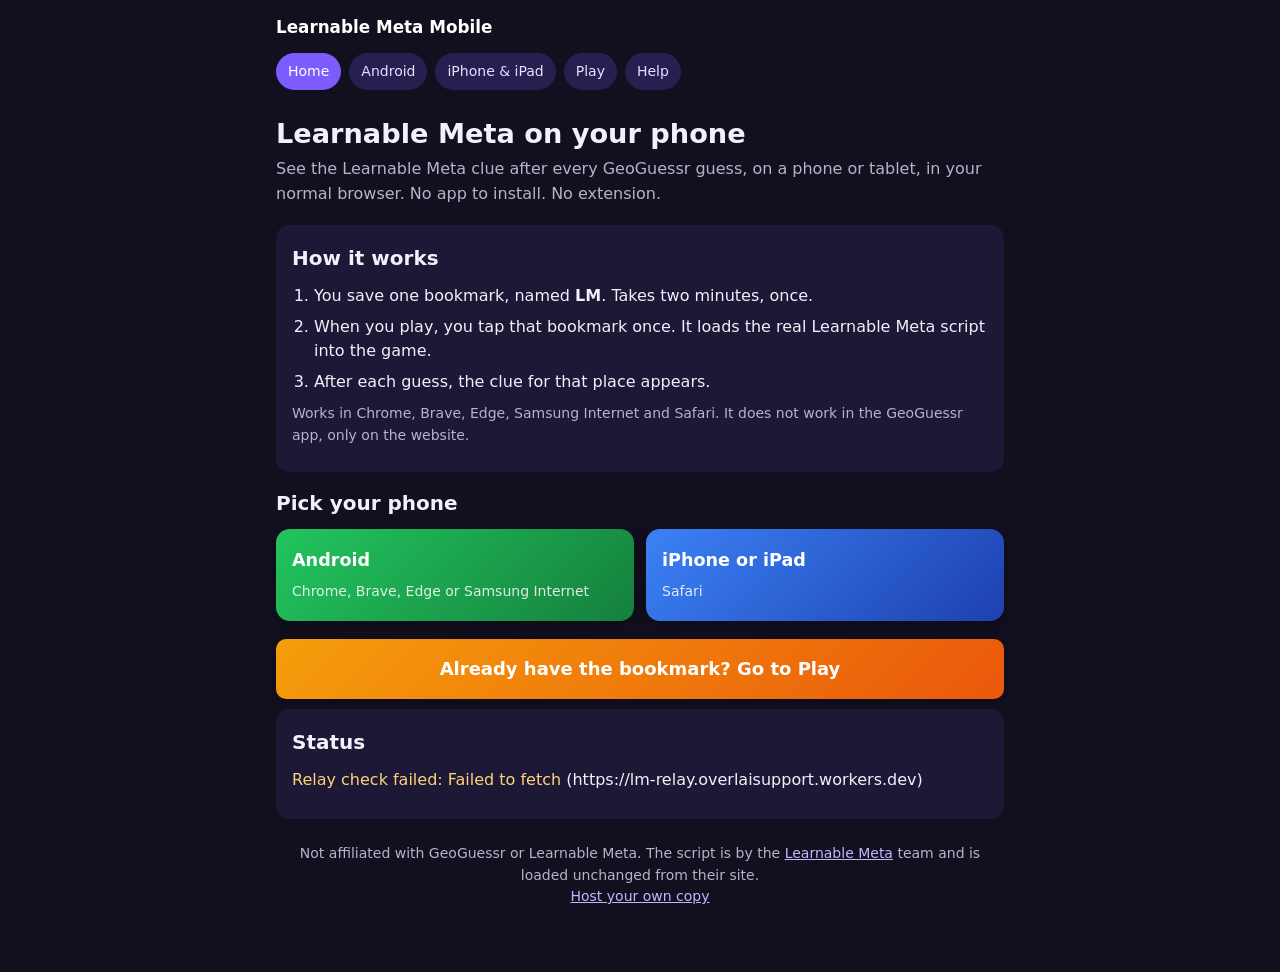
==== docs/index.html @ 5820bb9e "Guide: solid colour cards and buttons, no outlines" ====
<!doctype html>
<html lang="en">
<head>
<meta charset="utf-8">
<meta name="viewport" content="width=device-width, initial-scale=1">
<title>Learnable Meta Mobile</title>
<meta name="description" content="See the Learnable Meta clue after every GeoGuessr guess on your phone or tablet, in your normal browser. No app, no extension.">
<link rel="icon" href="favicon.svg">
<link rel="stylesheet" href="style.css">
</head>
<body>
<header class="top">
  <a class="brand" href="index.html">Learnable Meta Mobile</a>
  <nav class="menu">
    <a href="index.html">Home</a>
    <a href="android.html">Android</a>
    <a href="iphone.html">iPhone &amp; iPad</a>
    <a href="play.html">Play</a>
    <a href="help.html">Help</a>
  </nav>
</header>
<main>
  <h1>Learnable Meta on your phone</h1>
  <p class="sub">See the Learnable Meta clue after every GeoGuessr guess, on a phone or tablet, in your normal browser. No app to install. No extension.</p>

  <section>
    <h2>How it works</h2>
    <ol>
      <li>You save one bookmark, named <b>LM</b>. Takes two minutes, once.</li>
      <li>When you play, you tap that bookmark once. It loads the real Learnable Meta script into the game.</li>
      <li>After each guess, the clue for that place appears.</li>
    </ol>
    <p class="hint">Works in Chrome, Brave, Edge, Samsung Internet and Safari. It does not work in the GeoGuessr app, only on the website.</p>
  </section>

  <h2>Pick your phone</h2>
  <div class="cards">
    <a class="card android" href="android.html"><b>Android</b><span>Chrome, Brave, Edge or Samsung Internet</span></a>
    <a class="card iphone" href="iphone.html"><b>iPhone or iPad</b><span>Safari</span></a>
  </div>

  <p class="next"><a class="btn big play" href="play.html">Already have the bookmark? Go to Play</a></p>

  <section>
    <h2>Status</h2>
    <p data-relay-status>Checking...</p>
  </section>

  <footer>
    Not affiliated with GeoGuessr or Learnable Meta. The script is by the <a href="https://learnablemeta.com" target="_blank" rel="noopener">Learnable Meta</a> team and is loaded unchanged from their site.
    <br><a href="host.html">Host your own copy</a>
  </footer>
</main>
<script src="config.js"></script>
<script src="site.js"></script>
</body>
</html>
---- docs/style.css ----
:root {
  color-scheme: dark;
  --bg: #12101f;
  --panel: #1c1836;
  --panel-2: #262050;
  --text: #f2f0fa;
  --muted: #b7b2cc;
  --purple: #7c5cff;
  --blue: #3b82f6;
  --green: #22c55e;
  --orange: #f59e0b;
  --pink: #ec4899;
  --teal: #14b8a6;
}
* { box-sizing: border-box; }
body { margin: 0; font: 16px/1.55 system-ui, -apple-system, "Segoe UI", Roboto, sans-serif; background: var(--bg); color: var(--text); }
main { max-width: 760px; margin: 0 auto; padding: 16px 16px 64px; }
header.top { max-width: 760px; margin: 0 auto; padding: 14px 16px 0; }
header.top a.brand { color: #fff; text-decoration: none; font-weight: 800; font-size: 1.05rem; }
nav.menu { display: flex; flex-wrap: wrap; gap: 8px; margin: 12px 0 4px; }
nav.menu a { background: var(--panel-2); color: #e6e0ff; padding: 8px 12px; border-radius: 999px; text-decoration: none; font-size: 14px; }
nav.menu a.current { background: var(--purple); color: #fff; }
h1 { font-size: 1.7rem; margin: 8px 0 6px; line-height: 1.2; }
h2 { font-size: 1.25rem; margin: 0 0 10px; }
h3 { font-size: 1.05rem; margin: 18px 0 6px; }
p { margin: 8px 0; }
.sub { color: var(--muted); margin: 0 0 18px; }
section { background: var(--panel); border-radius: 14px; padding: 18px 16px; margin: 0 0 16px; }
ol, ul { padding-left: 22px; margin: 8px 0; }
li { margin: 6px 0; }
a { color: #c4b5ff; }
.btn { display: inline-block; padding: 12px 18px; border-radius: 10px; background: var(--purple); color: #fff; font-weight: 700; text-decoration: none; border: 0; font-size: 16px; cursor: pointer; box-shadow: 0 3px 10px rgba(0, 0, 0, .35); }
.btn.secondary { background: var(--blue); }
.btn.play { background: linear-gradient(135deg, #f59e0b, #ea580c); }
.btn.help { background: linear-gradient(135deg, #14b8a6, #0e7490); }
.btn.big { display: block; text-align: center; padding: 16px; font-size: 18px; margin: 10px 0; }
.drag { cursor: grab; }
code, textarea, pre { font-family: ui-monospace, Menlo, Consolas, monospace; font-size: 13px; }
code { background: #0f0d1c; padding: 1px 5px; border-radius: 4px; }
textarea { width: 100%; min-height: 84px; margin-top: 8px; background: #0f0d1c; color: #dcd8f0; border: 0; border-radius: 8px; padding: 8px; }
.ok { color: #8ef0b0; }
.warn { color: #ffd27a; }
.hint { color: var(--muted); font-size: 14px; }
details summary { cursor: pointer; font-weight: 600; }
.tag { display: inline-block; font-size: 12px; font-weight: 700; padding: 2px 8px; border-radius: 999px; background: var(--panel-2); color: #e6e0ff; vertical-align: middle; margin-left: 6px; }

/* step-by-step blocks */
.step { display: grid; grid-template-columns: 44px 1fr; gap: 12px; padding: 14px 0; border-top: 1px solid var(--panel-2); }
.step:first-of-type { border-top: 0; }
.step .num { width: 36px; height: 36px; border-radius: 50%; background: var(--purple); color: #fff; font-weight: 800; display: flex; align-items: center; justify-content: center; }
.step:nth-of-type(2) .num { background: var(--blue); }
.step:nth-of-type(3) .num { background: var(--green); }
.step:nth-of-type(4) .num { background: var(--orange); }
.step:nth-of-type(5) .num { background: var(--pink); }
.step h3 { margin: 6px 0 4px; }
.step p { margin: 4px 0; }
.step figure { margin: 10px 0 0; }
figure img { display: block; max-width: 100%; height: auto; border-radius: 10px; background: #0f0d1c; box-shadow: 0 3px 14px rgba(0, 0, 0, .45); }
figure.phone img { max-width: 280px; }
figure.wide img { width: 100%; }
figcaption { color: var(--muted); font-size: 13px; margin-top: 6px; }
.row { display: flex; flex-wrap: wrap; gap: 16px; align-items: flex-start; }
.row figure { flex: 1 1 240px; margin: 10px 0 0; }
.placeholder { max-width: 280px; min-height: 120px; border-radius: 10px; padding: 14px; color: #fff; font-size: 14px; background: linear-gradient(135deg, #3b3170, #2a2550); }
.placeholder b { color: #ffd27a; }

/* device cards */
.cards { display: grid; grid-template-columns: repeat(auto-fit, minmax(200px, 1fr)); gap: 12px; }
.card { display: block; border-radius: 14px; padding: 18px 16px; text-decoration: none; color: #fff; background: linear-gradient(135deg, #7c5cff, #4c2fd6); box-shadow: 0 4px 14px rgba(0, 0, 0, .35); }
.card.android { background: linear-gradient(135deg, #22c55e, #15803d); }
.card.iphone { background: linear-gradient(135deg, #3b82f6, #1e40af); }
.card:hover { filter: brightness(1.08); }
.card b { display: block; font-size: 1.1rem; margin-bottom: 4px; }
.card span { color: rgba(255, 255, 255, .85); font-size: 14px; }
.next { margin-top: 18px; }
footer { color: var(--muted); font-size: 14px; text-align: center; margin-top: 24px; }
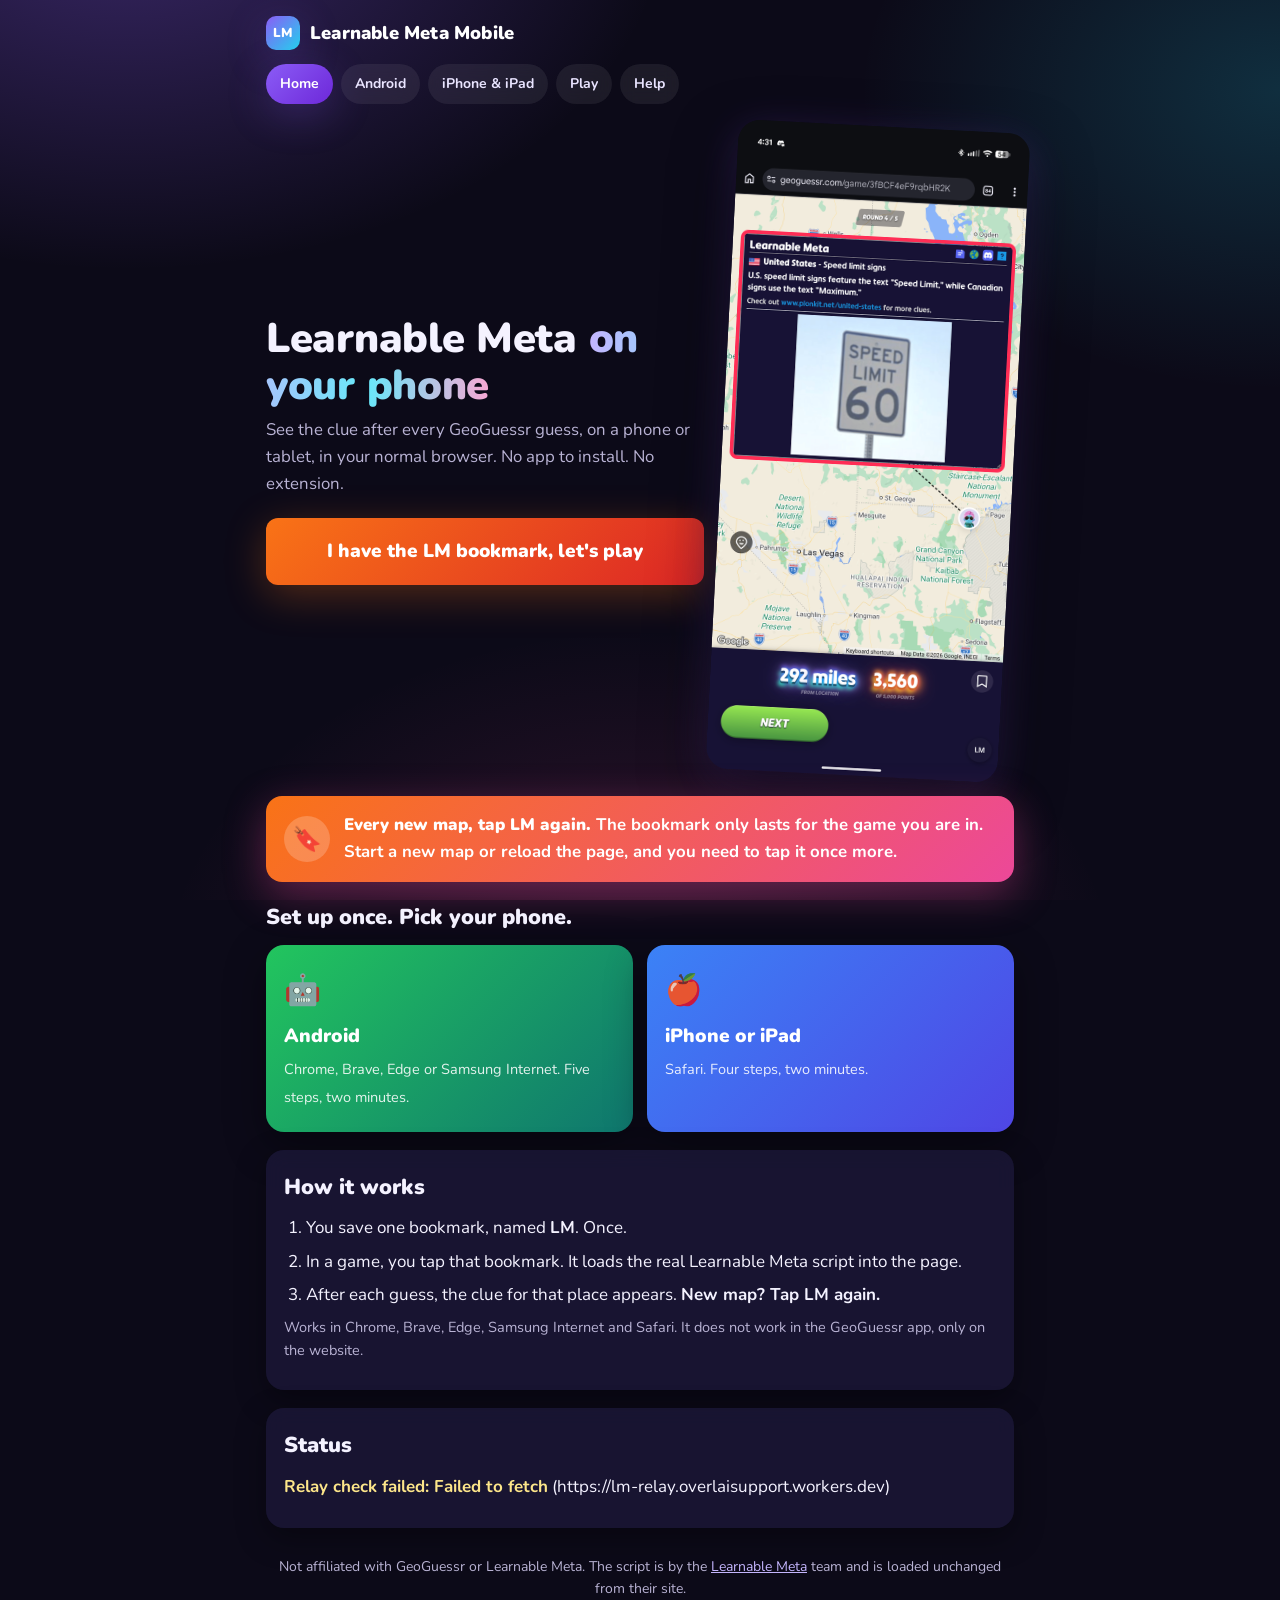
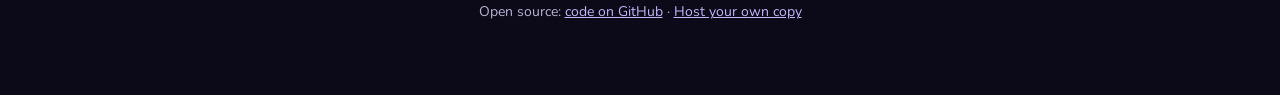
==== commit d37411f3: "Release 1.0.0: new look, map-switch reminder, open-source link, MIT licence" ====
--- a/docs/index.html
+++ b/docs/index.html
@@ -20,26 +20,35 @@
   </nav>
 </header>
 <main>
-  <h1>Learnable Meta on your phone</h1>
-  <p class="sub">See the Learnable Meta clue after every GeoGuessr guess, on a phone or tablet, in your normal browser. No app to install. No extension.</p>
+  <div class="hero">
+    <div>
+      <h1>Learnable Meta <span class="grad">on your phone</span></h1>
+      <p class="sub">See the clue after every GeoGuessr guess, on a phone or tablet, in your normal browser. No app to install. No extension.</p>
+      <a class="btn big play" href="play.html">I have the LM bookmark, let's play</a>
+    </div>
+    <img src="img/phone-meta-window.png" alt="A phone showing the GeoGuessr result screen with the Learnable Meta clue window" loading="eager">
+  </div>
 
-  <section>
+  <div class="remember">
+    <div class="icon">🔖</div>
+    <div><b>Every new map, tap LM again.</b> The bookmark only lasts for the game you are in. Start a new map or reload the page, and you need to tap it once more.</div>
+  </div>
+
+  <h2>Set up once. Pick your phone.</h2>
+  <div class="cards">
+    <a class="card android" href="android.html"><span class="big-icon">🤖</span><b>Android</b><span>Chrome, Brave, Edge or Samsung Internet. Five steps, two minutes.</span></a>
+    <a class="card iphone" href="iphone.html"><span class="big-icon">🍎</span><b>iPhone or iPad</b><span>Safari. Four steps, two minutes.</span></a>
+  </div>
+
+  <section style="margin-top:18px">
     <h2>How it works</h2>
     <ol>
-      <li>You save one bookmark, named <b>LM</b>. Takes two minutes, once.</li>
-      <li>When you play, you tap that bookmark once. It loads the real Learnable Meta script into the game.</li>
-      <li>After each guess, the clue for that place appears.</li>
+      <li>You save one bookmark, named <b>LM</b>. Once.</li>
+      <li>In a game, you tap that bookmark. It loads the real Learnable Meta script into the page.</li>
+      <li>After each guess, the clue for that place appears. <b>New map? Tap LM again.</b></li>
     </ol>
     <p class="hint">Works in Chrome, Brave, Edge, Samsung Internet and Safari. It does not work in the GeoGuessr app, only on the website.</p>
   </section>
-
-  <h2>Pick your phone</h2>
-  <div class="cards">
-    <a class="card android" href="android.html"><b>Android</b><span>Chrome, Brave, Edge or Samsung Internet</span></a>
-    <a class="card iphone" href="iphone.html"><b>iPhone or iPad</b><span>Safari</span></a>
-  </div>
-
-  <p class="next"><a class="btn big play" href="play.html">Already have the bookmark? Go to Play</a></p>
 
   <section>
     <h2>Status</h2>
@@ -48,7 +57,7 @@
 
   <footer>
     Not affiliated with GeoGuessr or Learnable Meta. The script is by the <a href="https://learnablemeta.com" target="_blank" rel="noopener">Learnable Meta</a> team and is loaded unchanged from their site.
-    <br><a href="host.html">Host your own copy</a>
+    <br><span data-repo-only>Open source: <a data-repo href="#" target="_blank" rel="noopener">code on GitHub</a> · </span><a href="host.html">Host your own copy</a>
   </footer>
 </main>
 <script src="config.js"></script>
--- a/docs/style.css
+++ b/docs/style.css
@@ -1,76 +1,141 @@
+@import url('https://fonts.googleapis.com/css2?family=Nunito:wght@500;700;900&display=swap');
+
 :root {
   color-scheme: dark;
-  --bg: #12101f;
-  --panel: #1c1836;
-  --panel-2: #262050;
-  --text: #f2f0fa;
-  --muted: #b7b2cc;
-  --purple: #7c5cff;
+  --bg: #0c0a18;
+  --panel: rgba(30, 25, 60, .72);
+  --panel-2: #2a2352;
+  --text: #f4f2ff;
+  --muted: #b9b3d4;
+  --purple: #8b5cf6;
+  --violet: #6d28d9;
   --blue: #3b82f6;
+  --cyan: #22d3ee;
   --green: #22c55e;
-  --orange: #f59e0b;
+  --orange: #f97316;
   --pink: #ec4899;
   --teal: #14b8a6;
+  --glow: 0 10px 40px rgba(139, 92, 246, .25);
 }
 * { box-sizing: border-box; }
-body { margin: 0; font: 16px/1.55 system-ui, -apple-system, "Segoe UI", Roboto, sans-serif; background: var(--bg); color: var(--text); }
-main { max-width: 760px; margin: 0 auto; padding: 16px 16px 64px; }
-header.top { max-width: 760px; margin: 0 auto; padding: 14px 16px 0; }
-header.top a.brand { color: #fff; text-decoration: none; font-weight: 800; font-size: 1.05rem; }
-nav.menu { display: flex; flex-wrap: wrap; gap: 8px; margin: 12px 0 4px; }
-nav.menu a { background: var(--panel-2); color: #e6e0ff; padding: 8px 12px; border-radius: 999px; text-decoration: none; font-size: 14px; }
-nav.menu a.current { background: var(--purple); color: #fff; }
-h1 { font-size: 1.7rem; margin: 8px 0 6px; line-height: 1.2; }
-h2 { font-size: 1.25rem; margin: 0 0 10px; }
-h3 { font-size: 1.05rem; margin: 18px 0 6px; }
+html { scroll-behavior: smooth; }
+body {
+  margin: 0;
+  font: 17px/1.6 "Nunito", system-ui, -apple-system, "Segoe UI", Roboto, sans-serif;
+  color: var(--text);
+  background:
+    radial-gradient(900px 600px at 10% -10%, rgba(139, 92, 246, .35), transparent 60%),
+    radial-gradient(700px 500px at 100% 10%, rgba(34, 211, 238, .18), transparent 60%),
+    radial-gradient(800px 600px at 50% 110%, rgba(236, 72, 153, .18), transparent 60%),
+    var(--bg);
+  background-attachment: fixed;
+}
+main { max-width: 780px; margin: 0 auto; padding: 12px 16px 72px; }
+header.top { max-width: 780px; margin: 0 auto; padding: 16px 16px 0; }
+header.top a.brand {
+  display: inline-flex; align-items: center; gap: 10px;
+  color: #fff; text-decoration: none; font-weight: 900; font-size: 1.15rem; letter-spacing: .2px;
+}
+header.top a.brand::before {
+  content: "LM"; display: inline-flex; align-items: center; justify-content: center;
+  width: 34px; height: 34px; border-radius: 10px; font-size: 13px; font-weight: 900;
+  background: linear-gradient(135deg, var(--purple), var(--cyan)); color: #fff; box-shadow: var(--glow);
+}
+nav.menu { display: flex; flex-wrap: wrap; gap: 8px; margin: 14px 0 4px; }
+nav.menu a {
+  background: rgba(255, 255, 255, .07); color: #e9e4ff; padding: 9px 14px; border-radius: 999px;
+  text-decoration: none; font-size: 14px; font-weight: 700; backdrop-filter: blur(8px);
+  transition: transform .15s ease, background .15s ease;
+}
+nav.menu a:hover { transform: translateY(-1px); background: rgba(255, 255, 255, .14); }
+nav.menu a.current { background: linear-gradient(135deg, var(--purple), var(--violet)); color: #fff; box-shadow: var(--glow); }
+
+h1 { font-size: clamp(1.9rem, 6vw, 2.6rem); margin: 10px 0 8px; line-height: 1.12; font-weight: 900; letter-spacing: -.3px; }
+h1 .grad, .grad {
+  background: linear-gradient(90deg, #c4b5fd, #67e8f9 55%, #f9a8d4); -webkit-background-clip: text; background-clip: text; color: transparent;
+}
+h2 { font-size: 1.35rem; margin: 0 0 10px; font-weight: 900; }
+h3 { font-size: 1.1rem; margin: 18px 0 6px; font-weight: 900; }
 p { margin: 8px 0; }
-.sub { color: var(--muted); margin: 0 0 18px; }
-section { background: var(--panel); border-radius: 14px; padding: 18px 16px; margin: 0 0 16px; }
+.sub { color: var(--muted); margin: 0 0 20px; font-size: 1.05rem; }
+section {
+  background: var(--panel); backdrop-filter: blur(10px); -webkit-backdrop-filter: blur(10px);
+  border-radius: 18px; padding: 20px 18px; margin: 0 0 18px; box-shadow: 0 10px 30px rgba(0, 0, 0, .35);
+}
 ol, ul { padding-left: 22px; margin: 8px 0; }
 li { margin: 6px 0; }
-a { color: #c4b5ff; }
-.btn { display: inline-block; padding: 12px 18px; border-radius: 10px; background: var(--purple); color: #fff; font-weight: 700; text-decoration: none; border: 0; font-size: 16px; cursor: pointer; box-shadow: 0 3px 10px rgba(0, 0, 0, .35); }
-.btn.secondary { background: var(--blue); }
-.btn.play { background: linear-gradient(135deg, #f59e0b, #ea580c); }
-.btn.help { background: linear-gradient(135deg, #14b8a6, #0e7490); }
-.btn.big { display: block; text-align: center; padding: 16px; font-size: 18px; margin: 10px 0; }
+a { color: #c4b5fd; }
+.btn {
+  display: inline-block; padding: 12px 20px; border-radius: 12px; color: #fff; font-weight: 900; text-decoration: none;
+  border: 0; font-size: 16px; cursor: pointer; font-family: inherit;
+  background: linear-gradient(135deg, var(--purple), var(--violet)); box-shadow: var(--glow);
+  transition: transform .15s ease, filter .15s ease;
+}
+.btn:hover { transform: translateY(-2px); filter: brightness(1.08); }
+.btn.secondary { background: linear-gradient(135deg, var(--blue), #1d4ed8); }
+.btn.play { background: linear-gradient(135deg, var(--orange), #dc2626); box-shadow: 0 10px 40px rgba(249, 115, 22, .3); }
+.btn.help { background: linear-gradient(135deg, var(--teal), #0e7490); box-shadow: 0 10px 40px rgba(20, 184, 166, .3); }
+.btn.big { display: block; text-align: center; padding: 18px; font-size: 19px; margin: 12px 0; }
 .drag { cursor: grab; }
 code, textarea, pre { font-family: ui-monospace, Menlo, Consolas, monospace; font-size: 13px; }
-code { background: #0f0d1c; padding: 1px 5px; border-radius: 4px; }
-textarea { width: 100%; min-height: 84px; margin-top: 8px; background: #0f0d1c; color: #dcd8f0; border: 0; border-radius: 8px; padding: 8px; }
-.ok { color: #8ef0b0; }
-.warn { color: #ffd27a; }
-.hint { color: var(--muted); font-size: 14px; }
-details summary { cursor: pointer; font-weight: 600; }
-.tag { display: inline-block; font-size: 12px; font-weight: 700; padding: 2px 8px; border-radius: 999px; background: var(--panel-2); color: #e6e0ff; vertical-align: middle; margin-left: 6px; }
+code { background: rgba(0, 0, 0, .45); padding: 2px 6px; border-radius: 6px; color: #e9e4ff; }
+textarea { width: 100%; min-height: 84px; margin-top: 8px; background: rgba(0, 0, 0, .45); color: #dcd8f0; border: 0; border-radius: 10px; padding: 10px; }
+.ok { color: #86efac; font-weight: 700; }
+.warn { color: #fde68a; font-weight: 700; }
+.hint { color: var(--muted); font-size: 14.5px; }
+details summary { cursor: pointer; font-weight: 700; }
+.tag { display: inline-block; font-size: 12px; font-weight: 900; padding: 3px 10px; border-radius: 999px; background: rgba(255, 255, 255, .1); color: #e9e4ff; vertical-align: middle; margin-left: 6px; }
+
+/* hero (home) */
+.hero { display: grid; grid-template-columns: 1.2fr .8fr; gap: 18px; align-items: center; margin: 6px 0 20px; }
+.hero img { width: 100%; max-width: 300px; margin: 0 auto; display: block; border-radius: 22px; box-shadow: 0 25px 60px rgba(0, 0, 0, .55), var(--glow); transform: rotate(3deg); }
+@media (max-width: 640px) { .hero { grid-template-columns: 1fr; } .hero img { max-width: 240px; transform: rotate(2deg); } }
+
+/* the big reminder */
+.remember {
+  display: flex; gap: 14px; align-items: center; margin: 14px 0 18px; padding: 16px 18px; border-radius: 16px; color: #fff;
+  background: linear-gradient(135deg, #f97316, #ec4899); box-shadow: 0 12px 40px rgba(236, 72, 153, .35);
+  font-weight: 700; font-size: 1.05rem;
+}
+.remember .icon { flex: none; width: 46px; height: 46px; border-radius: 50%; background: rgba(255, 255, 255, .2); display: flex; align-items: center; justify-content: center; font-size: 24px; }
+.remember b { font-weight: 900; }
 
 /* step-by-step blocks */
-.step { display: grid; grid-template-columns: 44px 1fr; gap: 12px; padding: 14px 0; border-top: 1px solid var(--panel-2); }
+.step { display: grid; grid-template-columns: 46px 1fr; gap: 14px; padding: 16px 0; border-top: 1px solid rgba(255, 255, 255, .08); }
 .step:first-of-type { border-top: 0; }
-.step .num { width: 36px; height: 36px; border-radius: 50%; background: var(--purple); color: #fff; font-weight: 800; display: flex; align-items: center; justify-content: center; }
-.step:nth-of-type(2) .num { background: var(--blue); }
-.step:nth-of-type(3) .num { background: var(--green); }
-.step:nth-of-type(4) .num { background: var(--orange); }
-.step:nth-of-type(5) .num { background: var(--pink); }
+.step .num { width: 38px; height: 38px; border-radius: 50%; color: #fff; font-weight: 900; display: flex; align-items: center; justify-content: center; background: linear-gradient(135deg, var(--purple), var(--violet)); box-shadow: 0 6px 18px rgba(139, 92, 246, .45); }
+.step:nth-of-type(2) .num { background: linear-gradient(135deg, var(--blue), #1d4ed8); box-shadow: 0 6px 18px rgba(59, 130, 246, .45); }
+.step:nth-of-type(3) .num { background: linear-gradient(135deg, var(--green), #15803d); box-shadow: 0 6px 18px rgba(34, 197, 94, .45); }
+.step:nth-of-type(4) .num { background: linear-gradient(135deg, var(--orange), #c2410c); box-shadow: 0 6px 18px rgba(249, 115, 22, .45); }
+.step:nth-of-type(5) .num { background: linear-gradient(135deg, var(--pink), #be185d); box-shadow: 0 6px 18px rgba(236, 72, 153, .45); }
 .step h3 { margin: 6px 0 4px; }
 .step p { margin: 4px 0; }
 .step figure { margin: 10px 0 0; }
-figure img { display: block; max-width: 100%; height: auto; border-radius: 10px; background: #0f0d1c; box-shadow: 0 3px 14px rgba(0, 0, 0, .45); }
+figure img { display: block; max-width: 100%; height: auto; border-radius: 14px; background: #0f0d1c; box-shadow: 0 12px 30px rgba(0, 0, 0, .5); }
 figure.phone img { max-width: 280px; }
 figure.wide img { width: 100%; }
-figcaption { color: var(--muted); font-size: 13px; margin-top: 6px; }
+figcaption { color: var(--muted); font-size: 13.5px; margin-top: 8px; }
 .row { display: flex; flex-wrap: wrap; gap: 16px; align-items: flex-start; }
 .row figure { flex: 1 1 240px; margin: 10px 0 0; }
-.placeholder { max-width: 280px; min-height: 120px; border-radius: 10px; padding: 14px; color: #fff; font-size: 14px; background: linear-gradient(135deg, #3b3170, #2a2550); }
-.placeholder b { color: #ffd27a; }
+.placeholder { max-width: 280px; min-height: 120px; border-radius: 14px; padding: 14px; color: #fff; font-size: 14px; background: linear-gradient(135deg, #3b3170, #2a2550); }
+.placeholder b { color: #fde68a; }
 
 /* device cards */
-.cards { display: grid; grid-template-columns: repeat(auto-fit, minmax(200px, 1fr)); gap: 12px; }
-.card { display: block; border-radius: 14px; padding: 18px 16px; text-decoration: none; color: #fff; background: linear-gradient(135deg, #7c5cff, #4c2fd6); box-shadow: 0 4px 14px rgba(0, 0, 0, .35); }
-.card.android { background: linear-gradient(135deg, #22c55e, #15803d); }
-.card.iphone { background: linear-gradient(135deg, #3b82f6, #1e40af); }
-.card:hover { filter: brightness(1.08); }
-.card b { display: block; font-size: 1.1rem; margin-bottom: 4px; }
-.card span { color: rgba(255, 255, 255, .85); font-size: 14px; }
+.cards { display: grid; grid-template-columns: repeat(auto-fit, minmax(220px, 1fr)); gap: 14px; }
+.card { display: block; border-radius: 18px; padding: 22px 18px; text-decoration: none; color: #fff; background: linear-gradient(135deg, var(--purple), var(--violet)); box-shadow: 0 14px 40px rgba(0, 0, 0, .4); transition: transform .15s ease; }
+.card.android { background: linear-gradient(135deg, #22c55e, #0f766e); }
+.card.iphone { background: linear-gradient(135deg, #3b82f6, #4f46e5); }
+.card:hover { transform: translateY(-3px) scale(1.01); }
+.card .big-icon { font-size: 30px; display: block; margin-bottom: 6px; }
+.card b { display: block; font-size: 1.2rem; margin-bottom: 4px; font-weight: 900; }
+.card span { color: rgba(255, 255, 255, .88); font-size: 14.5px; }
 .next { margin-top: 18px; }
-footer { color: var(--muted); font-size: 14px; text-align: center; margin-top: 24px; }
+footer { color: var(--muted); font-size: 14px; text-align: center; margin-top: 28px; }
+
+@media (prefers-reduced-motion: no-preference) {
+  main > * { animation: rise .5s ease both; }
+  main > *:nth-child(2) { animation-delay: .05s; }
+  main > *:nth-child(3) { animation-delay: .1s; }
+  main > *:nth-child(4) { animation-delay: .15s; }
+  @keyframes rise { from { opacity: 0; transform: translateY(10px); } to { opacity: 1; transform: none; } }
+}
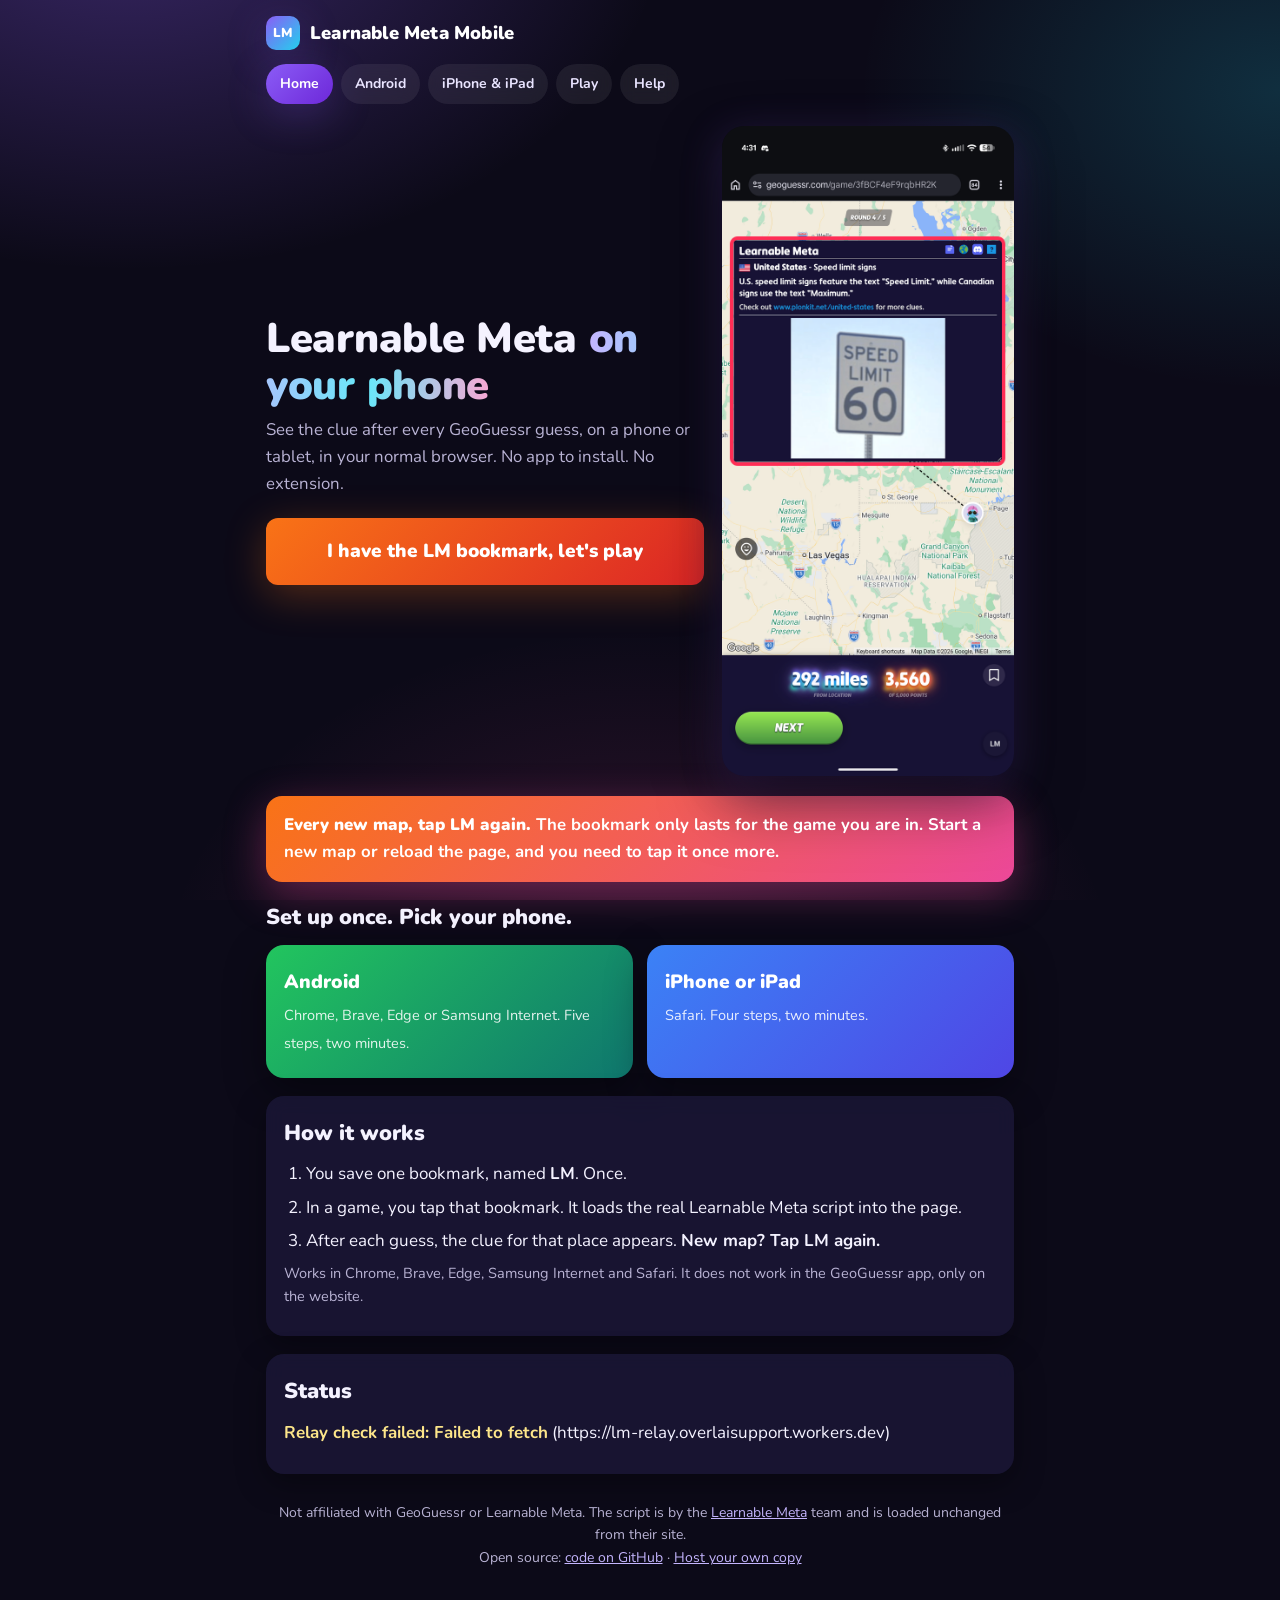
==== commit e55dfdbc: "Guide: address-bar picture on Play, no emojis, calmer look" ====
--- a/docs/index.html
+++ b/docs/index.html
@@ -30,14 +30,13 @@
   </div>
 
   <div class="remember">
-    <div class="icon">🔖</div>
     <div><b>Every new map, tap LM again.</b> The bookmark only lasts for the game you are in. Start a new map or reload the page, and you need to tap it once more.</div>
   </div>
 
   <h2>Set up once. Pick your phone.</h2>
   <div class="cards">
-    <a class="card android" href="android.html"><span class="big-icon">🤖</span><b>Android</b><span>Chrome, Brave, Edge or Samsung Internet. Five steps, two minutes.</span></a>
-    <a class="card iphone" href="iphone.html"><span class="big-icon">🍎</span><b>iPhone or iPad</b><span>Safari. Four steps, two minutes.</span></a>
+    <a class="card android" href="android.html"><b>Android</b><span>Chrome, Brave, Edge or Samsung Internet. Five steps, two minutes.</span></a>
+    <a class="card iphone" href="iphone.html"><b>iPhone or iPad</b><span>Safari. Four steps, two minutes.</span></a>
   </div>
 
   <section style="margin-top:18px">
--- a/docs/style.css
+++ b/docs/style.css
@@ -88,8 +88,8 @@
 
 /* hero (home) */
 .hero { display: grid; grid-template-columns: 1.2fr .8fr; gap: 18px; align-items: center; margin: 6px 0 20px; }
-.hero img { width: 100%; max-width: 300px; margin: 0 auto; display: block; border-radius: 22px; box-shadow: 0 25px 60px rgba(0, 0, 0, .55), var(--glow); transform: rotate(3deg); }
-@media (max-width: 640px) { .hero { grid-template-columns: 1fr; } .hero img { max-width: 240px; transform: rotate(2deg); } }
+.hero img { width: 100%; max-width: 300px; margin: 0 auto; display: block; border-radius: 22px; box-shadow: 0 25px 60px rgba(0, 0, 0, .55), var(--glow); }
+@media (max-width: 640px) { .hero { grid-template-columns: 1fr; } .hero img { max-width: 240px; } }
 
 /* the big reminder */
 .remember {
@@ -97,7 +97,6 @@
   background: linear-gradient(135deg, #f97316, #ec4899); box-shadow: 0 12px 40px rgba(236, 72, 153, .35);
   font-weight: 700; font-size: 1.05rem;
 }
-.remember .icon { flex: none; width: 46px; height: 46px; border-radius: 50%; background: rgba(255, 255, 255, .2); display: flex; align-items: center; justify-content: center; font-size: 24px; }
 .remember b { font-weight: 900; }
 
 /* step-by-step blocks */
@@ -125,17 +124,9 @@
 .card { display: block; border-radius: 18px; padding: 22px 18px; text-decoration: none; color: #fff; background: linear-gradient(135deg, var(--purple), var(--violet)); box-shadow: 0 14px 40px rgba(0, 0, 0, .4); transition: transform .15s ease; }
 .card.android { background: linear-gradient(135deg, #22c55e, #0f766e); }
 .card.iphone { background: linear-gradient(135deg, #3b82f6, #4f46e5); }
-.card:hover { transform: translateY(-3px) scale(1.01); }
-.card .big-icon { font-size: 30px; display: block; margin-bottom: 6px; }
+.card:hover { transform: translateY(-2px); }
 .card b { display: block; font-size: 1.2rem; margin-bottom: 4px; font-weight: 900; }
 .card span { color: rgba(255, 255, 255, .88); font-size: 14.5px; }
 .next { margin-top: 18px; }
 footer { color: var(--muted); font-size: 14px; text-align: center; margin-top: 28px; }
 
-@media (prefers-reduced-motion: no-preference) {
-  main > * { animation: rise .5s ease both; }
-  main > *:nth-child(2) { animation-delay: .05s; }
-  main > *:nth-child(3) { animation-delay: .1s; }
-  main > *:nth-child(4) { animation-delay: .15s; }
-  @keyframes rise { from { opacity: 0; transform: translateY(10px); } to { opacity: 1; transform: none; } }
-}
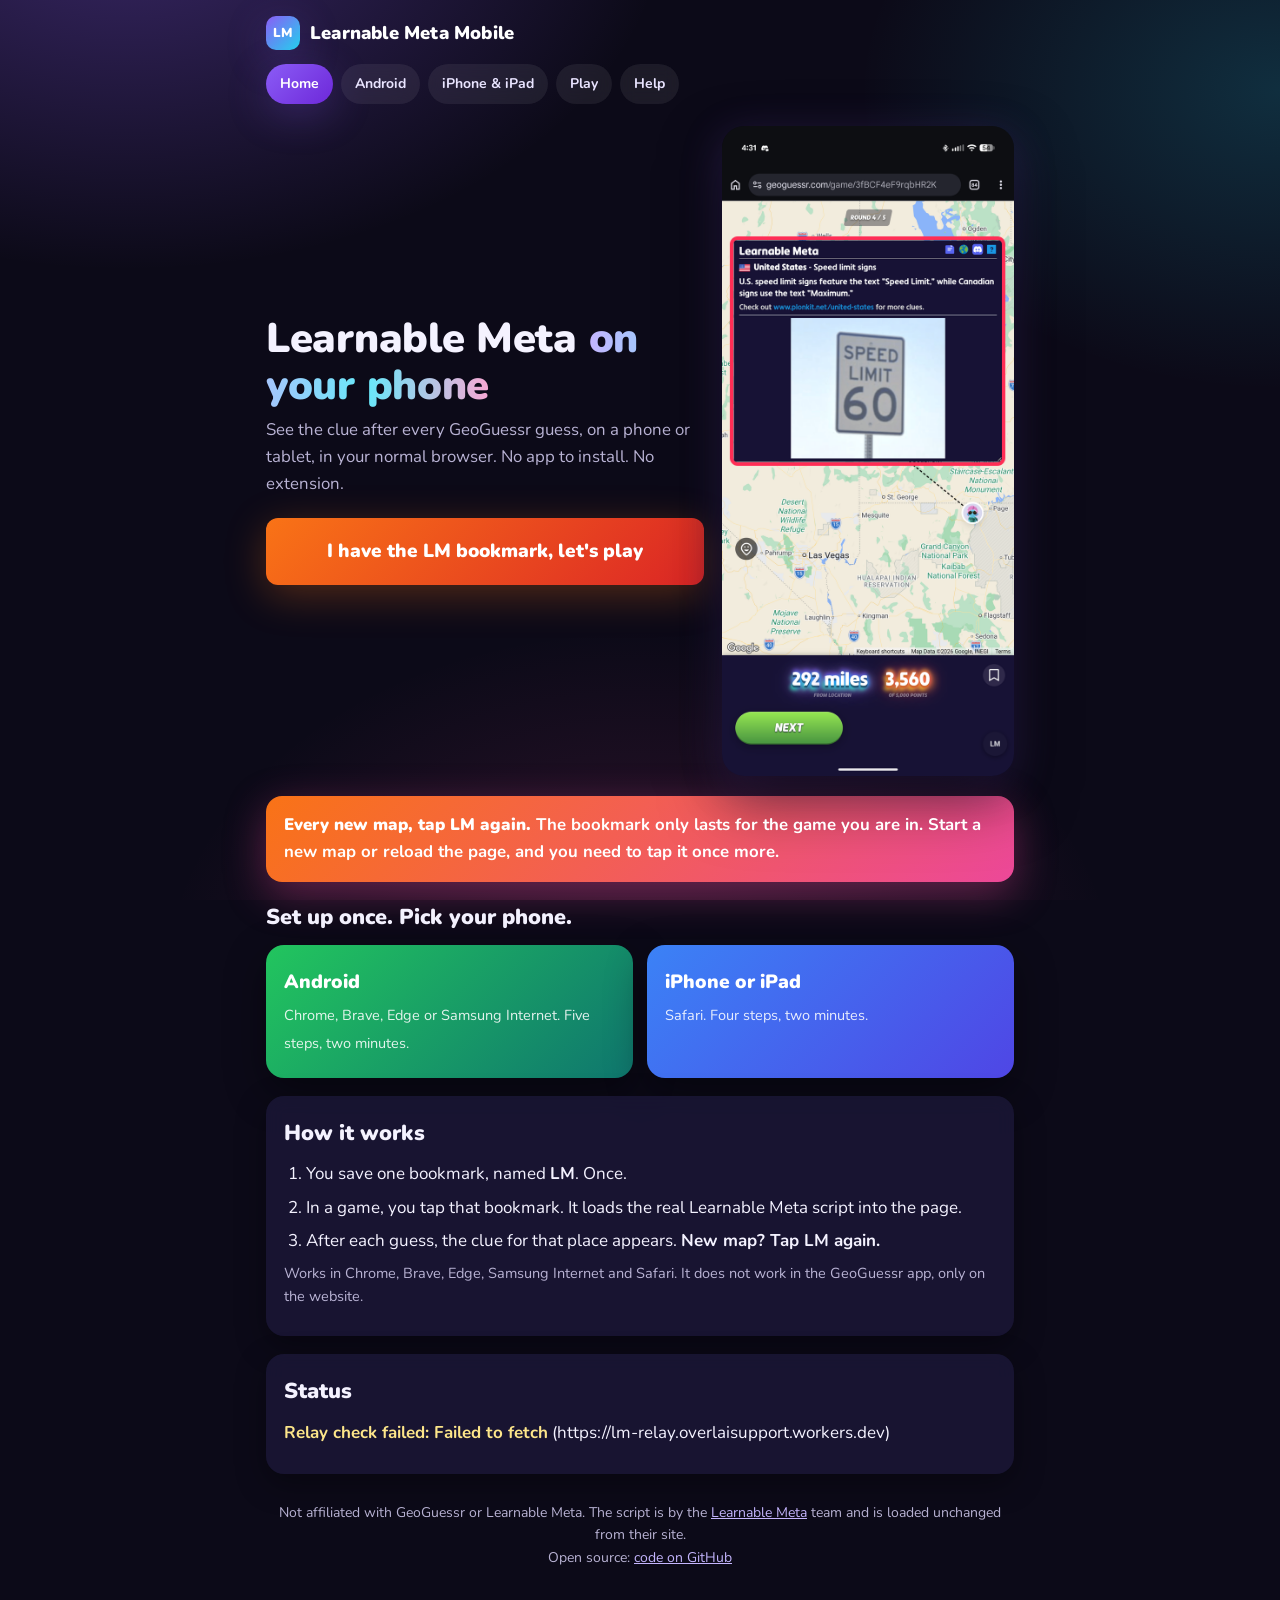
==== commit 2de97a81: "Guide: remove the Host your own page" ====
--- a/docs/index.html
+++ b/docs/index.html
@@ -56,7 +56,7 @@
 
   <footer>
     Not affiliated with GeoGuessr or Learnable Meta. The script is by the <a href="https://learnablemeta.com" target="_blank" rel="noopener">Learnable Meta</a> team and is loaded unchanged from their site.
-    <br><span data-repo-only>Open source: <a data-repo href="#" target="_blank" rel="noopener">code on GitHub</a> · </span><a href="host.html">Host your own copy</a>
+    <br><span data-repo-only>Open source: <a data-repo href="#" target="_blank" rel="noopener">code on GitHub</a></span>
   </footer>
 </main>
 <script src="config.js"></script>
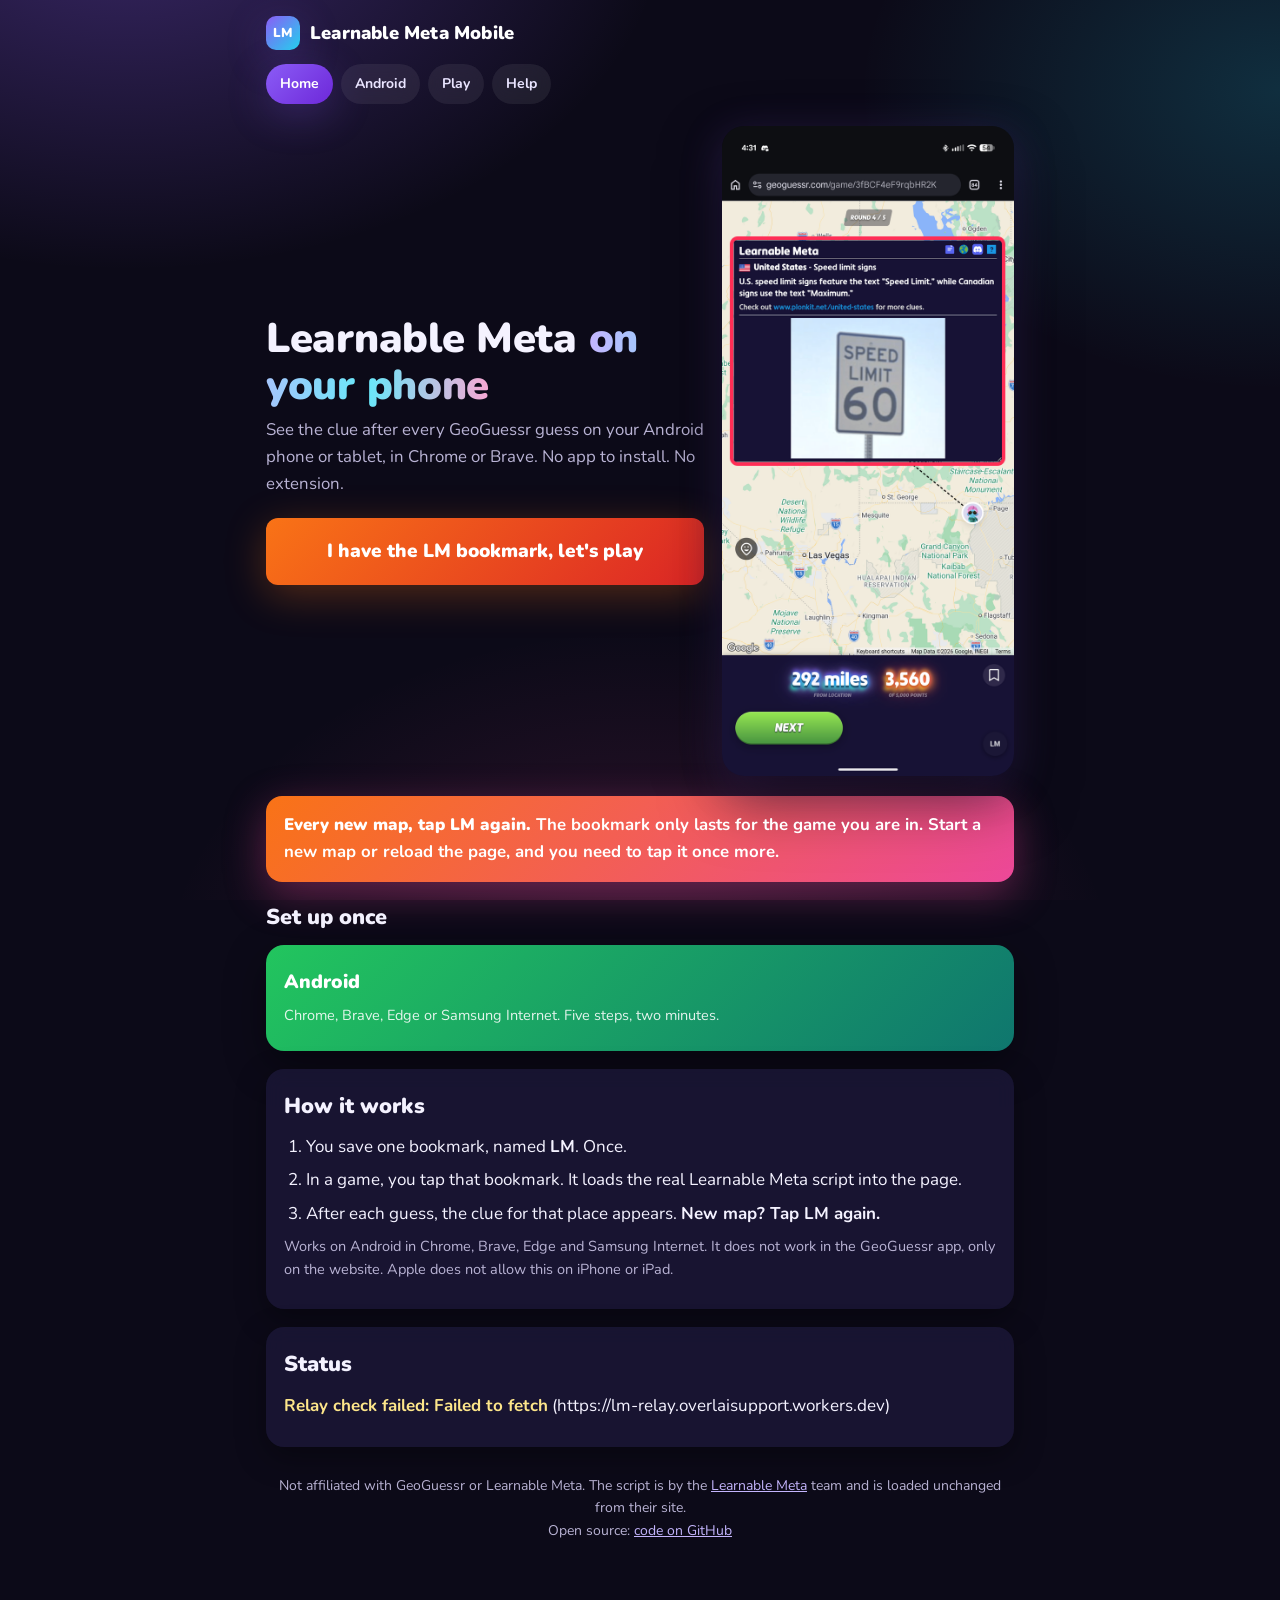
==== commit 8223f615: "Guide: Android only, remove the iPhone and iPad page" ====
--- a/docs/index.html
+++ b/docs/index.html
@@ -4,7 +4,7 @@
 <meta charset="utf-8">
 <meta name="viewport" content="width=device-width, initial-scale=1">
 <title>Learnable Meta Mobile</title>
-<meta name="description" content="See the Learnable Meta clue after every GeoGuessr guess on your phone or tablet, in your normal browser. No app, no extension.">
+<meta name="description" content="See the Learnable Meta clue after every GeoGuessr guess on your Android phone or tablet, in Chrome or Brave. No app, no extension.">
 <link rel="icon" href="favicon.svg">
 <link rel="stylesheet" href="style.css">
 </head>
@@ -14,7 +14,6 @@
   <nav class="menu">
     <a href="index.html">Home</a>
     <a href="android.html">Android</a>
-    <a href="iphone.html">iPhone &amp; iPad</a>
     <a href="play.html">Play</a>
     <a href="help.html">Help</a>
   </nav>
@@ -23,7 +22,7 @@
   <div class="hero">
     <div>
       <h1>Learnable Meta <span class="grad">on your phone</span></h1>
-      <p class="sub">See the clue after every GeoGuessr guess, on a phone or tablet, in your normal browser. No app to install. No extension.</p>
+      <p class="sub">See the clue after every GeoGuessr guess on your Android phone or tablet, in Chrome or Brave. No app to install. No extension.</p>
       <a class="btn big play" href="play.html">I have the LM bookmark, let's play</a>
     </div>
     <img src="img/phone-meta-window.png" alt="A phone showing the GeoGuessr result screen with the Learnable Meta clue window" loading="eager">
@@ -33,10 +32,9 @@
     <div><b>Every new map, tap LM again.</b> The bookmark only lasts for the game you are in. Start a new map or reload the page, and you need to tap it once more.</div>
   </div>
 
-  <h2>Set up once. Pick your phone.</h2>
+  <h2>Set up once</h2>
   <div class="cards">
     <a class="card android" href="android.html"><b>Android</b><span>Chrome, Brave, Edge or Samsung Internet. Five steps, two minutes.</span></a>
-    <a class="card iphone" href="iphone.html"><b>iPhone or iPad</b><span>Safari. Four steps, two minutes.</span></a>
   </div>
 
   <section style="margin-top:18px">
@@ -46,7 +44,7 @@
       <li>In a game, you tap that bookmark. It loads the real Learnable Meta script into the page.</li>
       <li>After each guess, the clue for that place appears. <b>New map? Tap LM again.</b></li>
     </ol>
-    <p class="hint">Works in Chrome, Brave, Edge, Samsung Internet and Safari. It does not work in the GeoGuessr app, only on the website.</p>
+    <p class="hint">Works on Android in Chrome, Brave, Edge and Samsung Internet. It does not work in the GeoGuessr app, only on the website. Apple does not allow this on iPhone or iPad.</p>
   </section>
 
   <section>
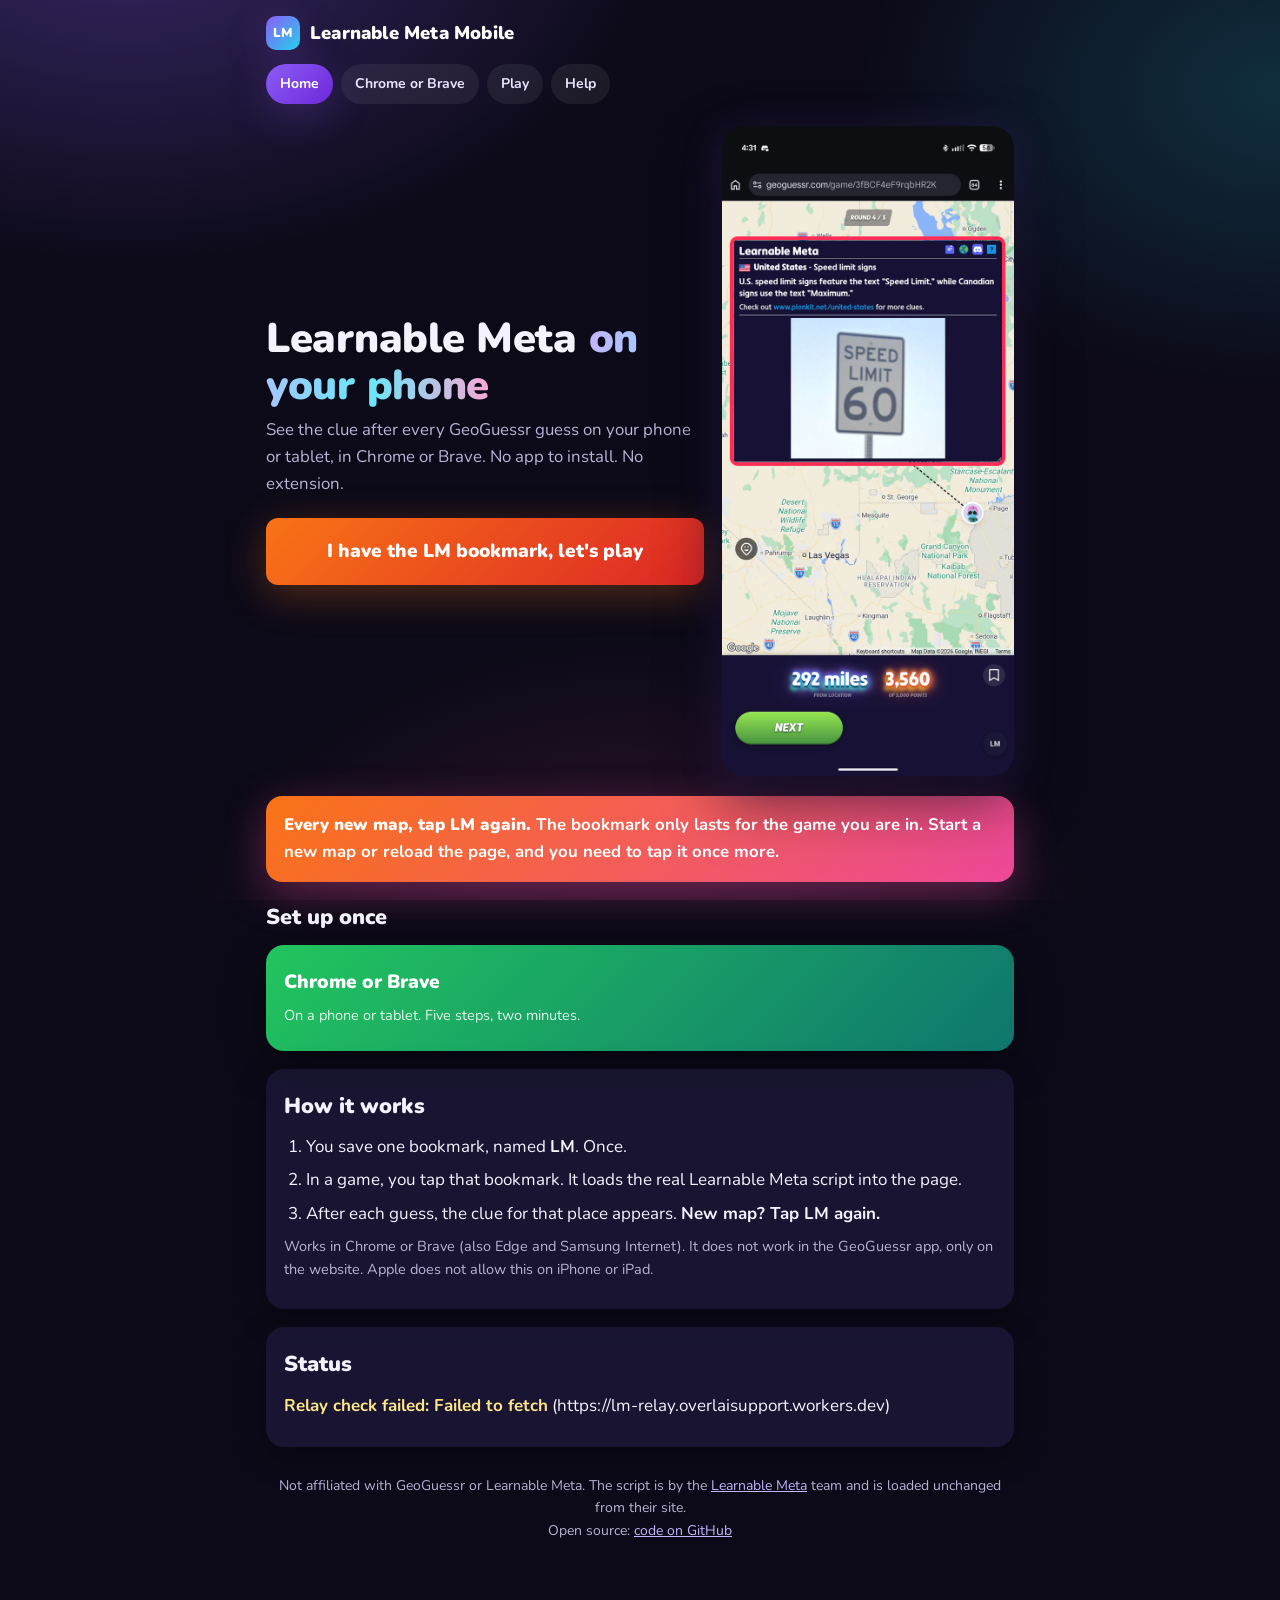
==== commit 78aa3fd3: "Guide: say Chrome or Brave instead of Android" ====
--- a/docs/index.html
+++ b/docs/index.html
@@ -4,7 +4,7 @@
 <meta charset="utf-8">
 <meta name="viewport" content="width=device-width, initial-scale=1">
 <title>Learnable Meta Mobile</title>
-<meta name="description" content="See the Learnable Meta clue after every GeoGuessr guess on your Android phone or tablet, in Chrome or Brave. No app, no extension.">
+<meta name="description" content="See the Learnable Meta clue after every GeoGuessr guess on your phone or tablet, in Chrome or Brave. No app, no extension.">
 <link rel="icon" href="favicon.svg">
 <link rel="stylesheet" href="style.css">
 </head>
@@ -13,7 +13,7 @@
   <a class="brand" href="index.html">Learnable Meta Mobile</a>
   <nav class="menu">
     <a href="index.html">Home</a>
-    <a href="android.html">Android</a>
+    <a href="android.html">Chrome or Brave</a>
     <a href="play.html">Play</a>
     <a href="help.html">Help</a>
   </nav>
@@ -22,7 +22,7 @@
   <div class="hero">
     <div>
       <h1>Learnable Meta <span class="grad">on your phone</span></h1>
-      <p class="sub">See the clue after every GeoGuessr guess on your Android phone or tablet, in Chrome or Brave. No app to install. No extension.</p>
+      <p class="sub">See the clue after every GeoGuessr guess on your phone or tablet, in Chrome or Brave. No app to install. No extension.</p>
       <a class="btn big play" href="play.html">I have the LM bookmark, let's play</a>
     </div>
     <img src="img/phone-meta-window.png" alt="A phone showing the GeoGuessr result screen with the Learnable Meta clue window" loading="eager">
@@ -34,7 +34,7 @@
 
   <h2>Set up once</h2>
   <div class="cards">
-    <a class="card android" href="android.html"><b>Android</b><span>Chrome, Brave, Edge or Samsung Internet. Five steps, two minutes.</span></a>
+    <a class="card android" href="android.html"><b>Chrome or Brave</b><span>On a phone or tablet. Five steps, two minutes.</span></a>
   </div>
 
   <section style="margin-top:18px">
@@ -44,7 +44,7 @@
       <li>In a game, you tap that bookmark. It loads the real Learnable Meta script into the page.</li>
       <li>After each guess, the clue for that place appears. <b>New map? Tap LM again.</b></li>
     </ol>
-    <p class="hint">Works on Android in Chrome, Brave, Edge and Samsung Internet. It does not work in the GeoGuessr app, only on the website. Apple does not allow this on iPhone or iPad.</p>
+    <p class="hint">Works in Chrome or Brave (also Edge and Samsung Internet). It does not work in the GeoGuessr app, only on the website. Apple does not allow this on iPhone or iPad.</p>
   </section>
 
   <section>
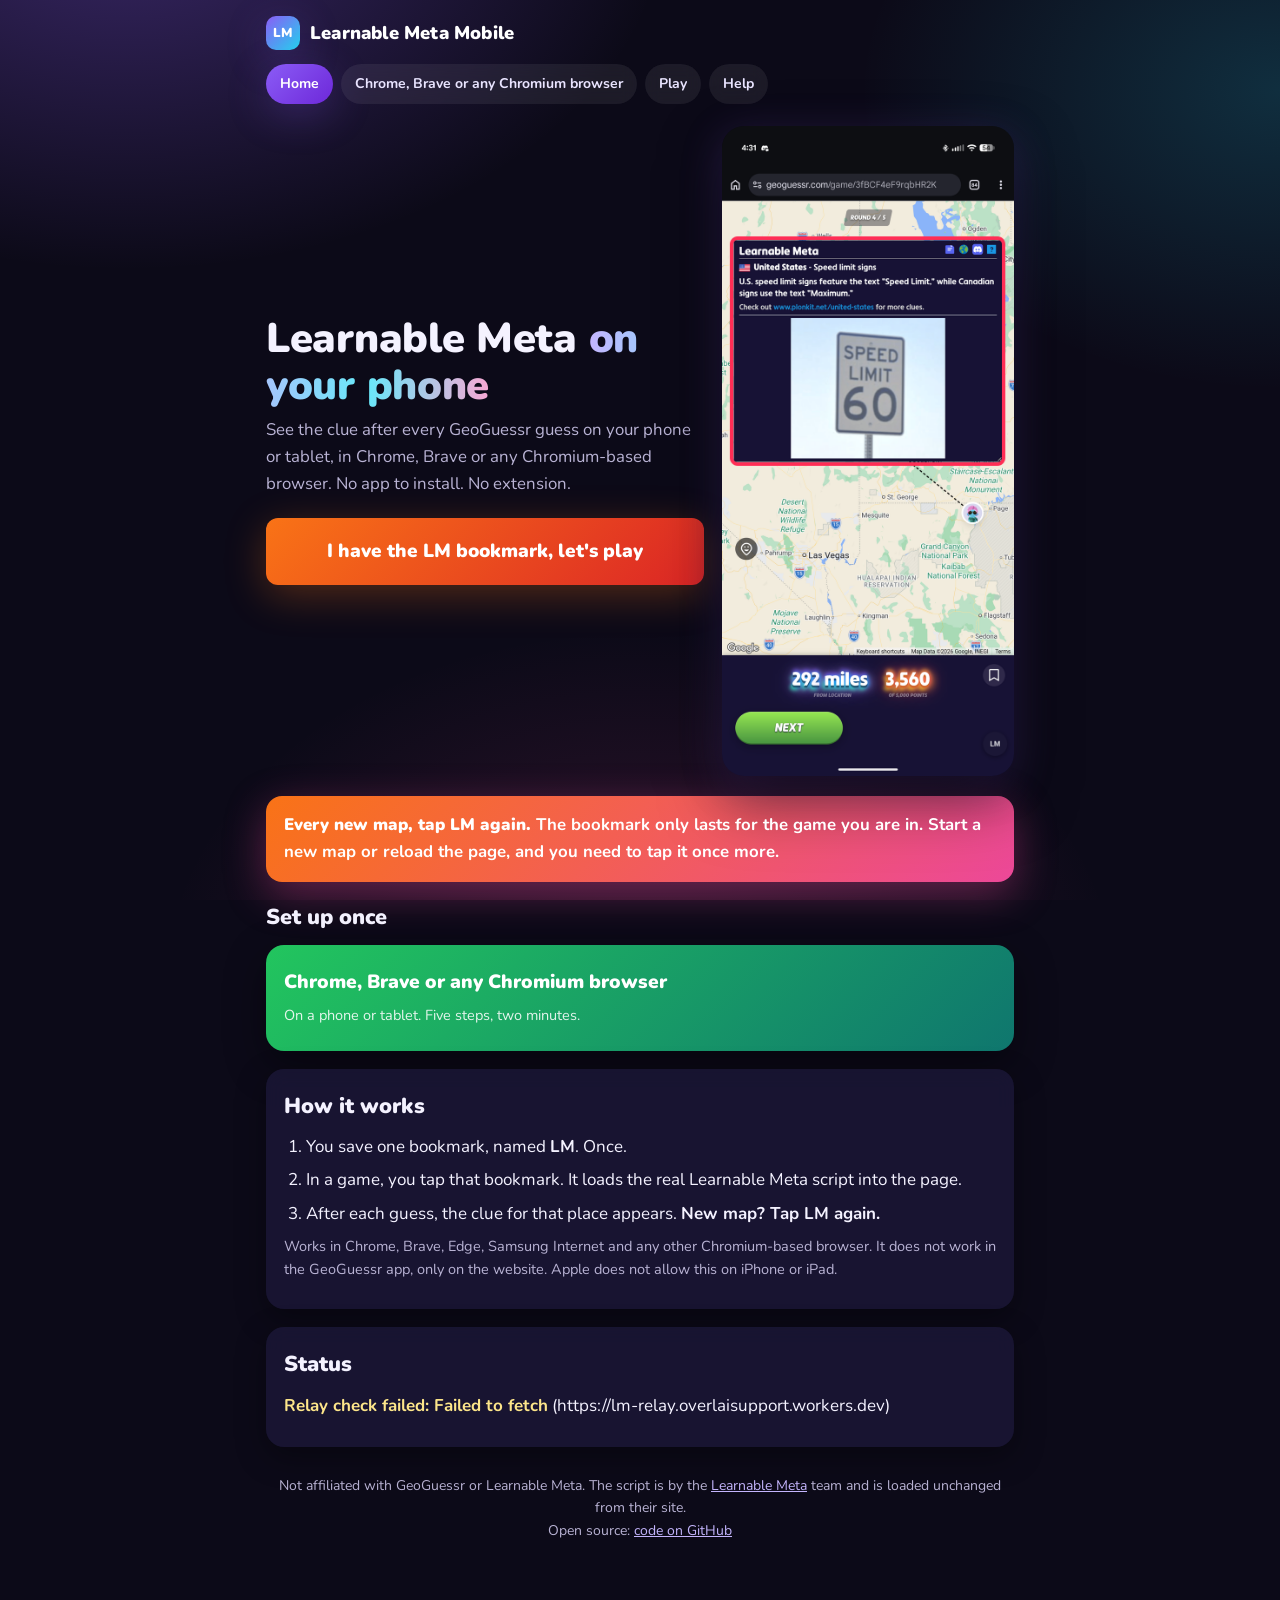
==== commit 1da3d109: "Guide: Chrome, Brave or any Chromium browser" ====
--- a/docs/index.html
+++ b/docs/index.html
@@ -13,7 +13,7 @@
   <a class="brand" href="index.html">Learnable Meta Mobile</a>
   <nav class="menu">
     <a href="index.html">Home</a>
-    <a href="android.html">Chrome or Brave</a>
+    <a href="android.html">Chrome, Brave or any Chromium browser</a>
     <a href="play.html">Play</a>
     <a href="help.html">Help</a>
   </nav>
@@ -22,7 +22,7 @@
   <div class="hero">
     <div>
       <h1>Learnable Meta <span class="grad">on your phone</span></h1>
-      <p class="sub">See the clue after every GeoGuessr guess on your phone or tablet, in Chrome or Brave. No app to install. No extension.</p>
+      <p class="sub">See the clue after every GeoGuessr guess on your phone or tablet, in Chrome, Brave or any Chromium-based browser. No app to install. No extension.</p>
       <a class="btn big play" href="play.html">I have the LM bookmark, let's play</a>
     </div>
     <img src="img/phone-meta-window.png" alt="A phone showing the GeoGuessr result screen with the Learnable Meta clue window" loading="eager">
@@ -34,7 +34,7 @@
 
   <h2>Set up once</h2>
   <div class="cards">
-    <a class="card android" href="android.html"><b>Chrome or Brave</b><span>On a phone or tablet. Five steps, two minutes.</span></a>
+    <a class="card android" href="android.html"><b>Chrome, Brave or any Chromium browser</b><span>On a phone or tablet. Five steps, two minutes.</span></a>
   </div>
 
   <section style="margin-top:18px">
@@ -44,7 +44,7 @@
       <li>In a game, you tap that bookmark. It loads the real Learnable Meta script into the page.</li>
       <li>After each guess, the clue for that place appears. <b>New map? Tap LM again.</b></li>
     </ol>
-    <p class="hint">Works in Chrome or Brave (also Edge and Samsung Internet). It does not work in the GeoGuessr app, only on the website. Apple does not allow this on iPhone or iPad.</p>
+    <p class="hint">Works in Chrome, Brave, Edge, Samsung Internet and any other Chromium-based browser. It does not work in the GeoGuessr app, only on the website. Apple does not allow this on iPhone or iPad.</p>
   </section>
 
   <section>
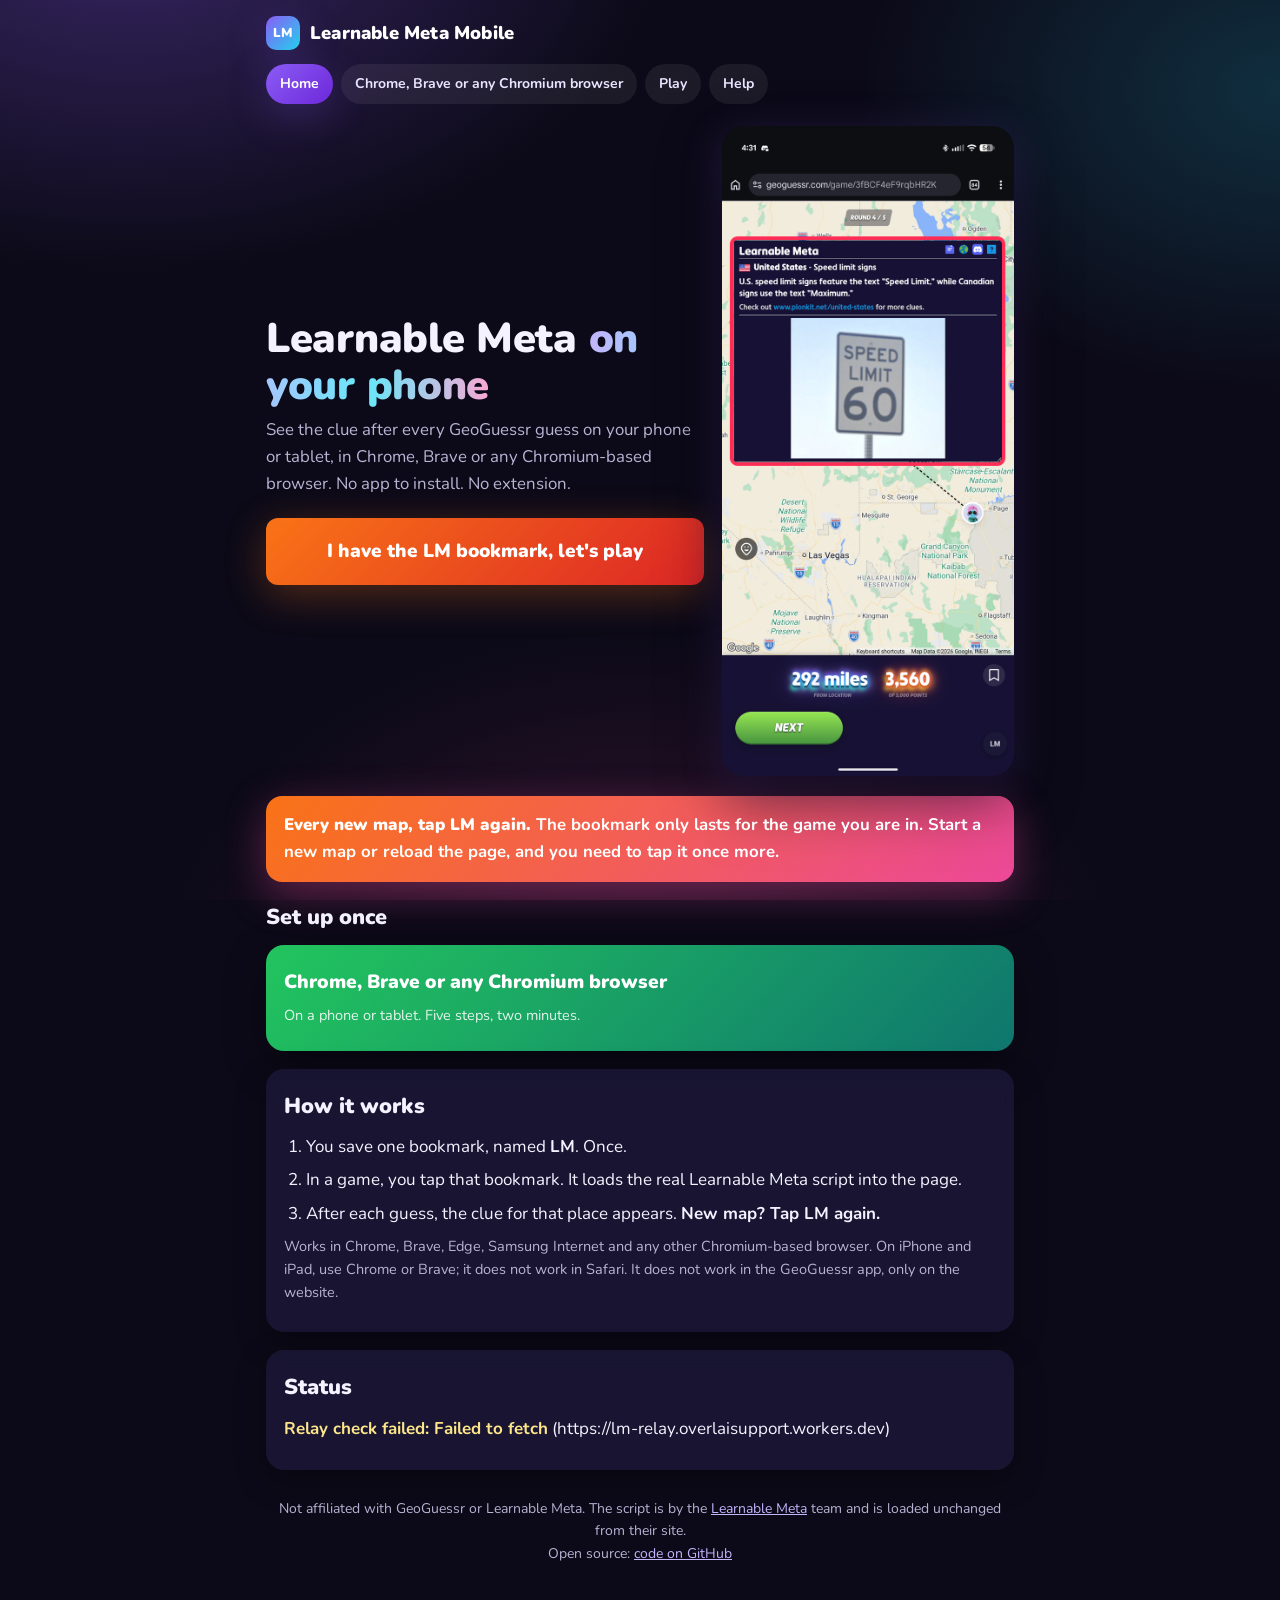
==== commit 27de0f30: "iPhone and iPad work in Chromium browsers, not Safari; disclaimer first in the post" ====
--- a/docs/index.html
+++ b/docs/index.html
@@ -44,7 +44,7 @@
       <li>In a game, you tap that bookmark. It loads the real Learnable Meta script into the page.</li>
       <li>After each guess, the clue for that place appears. <b>New map? Tap LM again.</b></li>
     </ol>
-    <p class="hint">Works in Chrome, Brave, Edge, Samsung Internet and any other Chromium-based browser. It does not work in the GeoGuessr app, only on the website. Apple does not allow this on iPhone or iPad.</p>
+    <p class="hint">Works in Chrome, Brave, Edge, Samsung Internet and any other Chromium-based browser. On iPhone and iPad, use Chrome or Brave; it does not work in Safari. It does not work in the GeoGuessr app, only on the website.</p>
   </section>
 
   <section>
